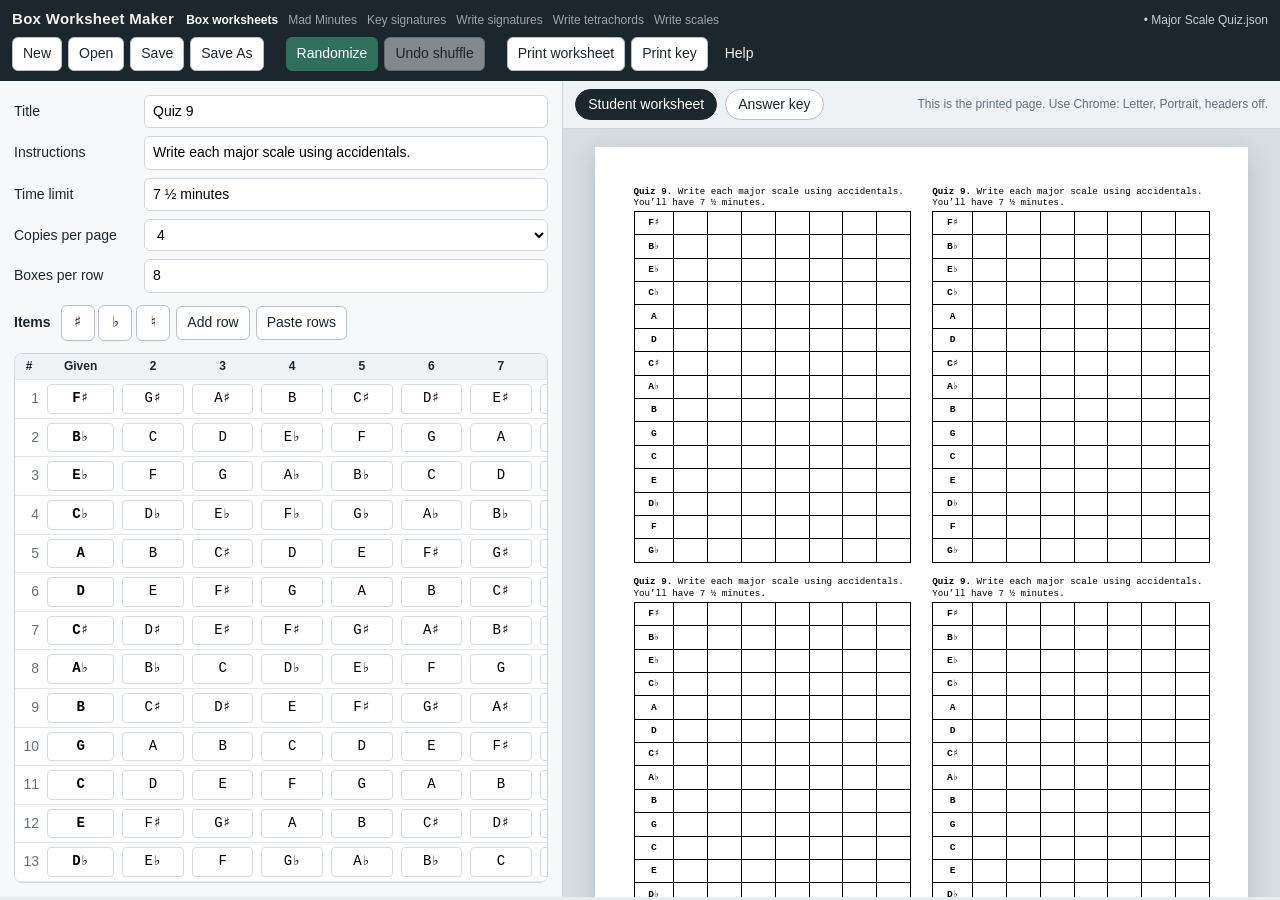
==== box.html @ f666c135 "Publish the worksheet generator as a public site other teachers can use." ====
<!DOCTYPE html>
<html lang="en">
<head>
  <meta charset="UTF-8" />
  <meta name="viewport" content="width=device-width, initial-scale=1" />
  <title>Box Worksheet Maker</title>
  <link rel="stylesheet" href="styles.css" />
  <script src="embed.js"></script>
</head>
<body data-print="student">
  <header class="app-bar no-print">
    <div class="brand">
      <strong>Box Worksheet Maker</strong>
      <nav class="app-switch">
        <a href="index.html" class="current">Box worksheets</a>
        <a href="mad-minutes.html">Mad Minutes</a>
        <a href="key-signatures.html">Key signatures</a>
        <a href="write-key-signatures.html">Write signatures</a>
        <a href="write-tetrachords.html">Write tetrachords</a>
        <a href="write-scales.html">Write scales</a>
      </nav>
      <span id="file-status" class="file-status">untitled.json</span>
    </div>
    <div class="toolbar">
      <button type="button" id="btn-new" title="New quiz">New</button>
      <button type="button" id="btn-open" title="Open a saved quiz file">Open</button>
      <button type="button" id="btn-save" title="Save (Ctrl/Cmd+S)">Save</button>
      <button type="button" id="btn-save-as" title="Save a copy">Save As</button>
      <span class="toolbar-gap"></span>
      <button type="button" id="btn-randomize" class="primary" title="Shuffle the rows; every copy on the page will match">Randomize</button>
      <button type="button" id="btn-undo" title="Undo the last shuffle" disabled>Undo shuffle</button>
      <span class="toolbar-gap"></span>
      <button type="button" id="btn-print" title="Print the student worksheet">Print worksheet</button>
      <button type="button" id="btn-print-key" title="Print the answer key">Print key</button>
      <button type="button" id="btn-help" class="ghost" title="How to use this">Help</button>
    </div>
  </header>

  <main class="workspace">
    <section class="editor no-print" aria-label="Quiz editor">
      <div class="field-grid">
        <label for="field-title">Title</label>
        <input id="field-title" type="text" placeholder="Quiz 9" autocomplete="off" />

        <label for="field-instructions">Instructions</label>
        <input id="field-instructions" type="text" placeholder="Write each major scale using accidentals." autocomplete="off" />

        <label for="field-time">Time limit</label>
        <input id="field-time" type="text" placeholder="7 ½ minutes — leave blank if none" autocomplete="off" />

        <label for="field-copies">Copies per page</label>
        <select id="field-copies">
          <option value="1">1</option>
          <option value="2">2</option>
          <option value="4" selected>4</option>
        </select>

        <label for="field-columns">Boxes per row</label>
        <input id="field-columns" type="number" min="2" max="12" value="8" />
      </div>

      <div class="items-toolbar">
        <span class="items-label">Items</span>
        <div class="accidental-btns" title="Insert into the box you are typing in">
          <button type="button" data-insert="♯">♯</button>
          <button type="button" data-insert="♭">♭</button>
          <button type="button" data-insert="♮">♮</button>
        </div>
        <button type="button" id="btn-add-row">Add row</button>
        <button type="button" id="btn-paste">Paste rows</button>
      </div>

      <div class="items-wrap">
        <table class="items-table" id="items-table"></table>
      </div>
    </section>

    <section class="preview-pane" aria-label="Print preview">
      <div class="preview-tabs no-print">
        <button type="button" class="tab active" data-mode="student">Student worksheet</button>
        <button type="button" class="tab" data-mode="key">Answer key</button>
        <span class="preview-hint">This is the printed page. Use Chrome: Letter, Portrait, headers off.</span>
      </div>
      <div class="paper-scroll">
        <div class="paper" id="paper">
          <div class="sheet copies-4" id="sheet"></div>
        </div>
      </div>
    </section>
  </main>

  <input id="file-input" class="hidden" type="file" accept=".json,application/json" />

  <dialog id="help-dialog" class="no-print">
    <div class="dialog-head">
      <h2>How to use</h2>
      <button type="button" id="btn-help-close" class="ghost">Close</button>
    </div>
    <div class="dialog-body">
      <ol>
        <li>Type the title, instructions, and an optional time limit.</li>
        <li>Choose how many copies fit on a letter page (1, 2, or 4) and how many boxes are in each row. Use 8 boxes for a full major scale (given note plus seven more).</li>
        <li>Enter each given note in the first column. Fill the other boxes if you want an answer key later.</li>
        <li><strong>Save</strong> the quiz as a <code>.json</code> file next to your lesson materials. Open that file whenever you need it — you do not have to rebuild major scales or tetrachords from scratch.</li>
        <li><strong>Randomize</strong> shuffles the rows once. Every copy on the page uses that same order, so you can cut a 4-up sheet into identical quizzes.</li>
        <li>Print the worksheet or the key from Chrome. Turn off <em>Headers and footers</em>, paper size Letter, scale 100%.</li>
      </ol>
      <p>Click ♯ ♭ ♮ to insert an accidental into the box you are typing in. <strong>Paste rows</strong> accepts a spreadsheet copy: first column is the given note, the rest are answers.</p>
      <p>Back up this folder if you move computers. Your quizzes are the JSON files you saved, not the app itself. Pictures in cells are not in this version yet.</p>
    </div>
  </dialog>

  <dialog id="paste-dialog" class="no-print">
    <div class="dialog-head">
      <h2>Paste rows</h2>
      <button type="button" id="btn-paste-close" class="ghost">Close</button>
    </div>
    <div class="dialog-body">
      <p>Paste from a spreadsheet or type one item per line. Columns can be separated by tabs or commas. The first column is the given note.</p>
      <textarea id="paste-text" rows="12" placeholder="F♯	G♯	A♯	B	C♯	D♯	E♯	F♯"></textarea>
      <div class="dialog-actions">
        <button type="button" id="btn-paste-replace">Replace items</button>
        <button type="button" id="btn-paste-append" class="primary">Append items</button>
      </div>
    </div>
  </dialog>

  <script src="quiz-formats.js"></script>
  <script src="app.js"></script>
</body>
</html>
---- styles.css ----
:root {
  --bar: #1c262d;
  --bar-text: #f4f1ea;
  --accent: #2f6f5b;
  --accent-hover: #275c4b;
  --line: #cfd6dc;
  --bg: #e7ecef;
  --paper-shadow: 0 10px 30px rgba(28, 38, 45, 0.18);
  --editor: #f7f8f9;
  --text: #1c262d;
  --muted: #66717a;
  --danger: #8a3a32;
  --focus: #2f6f5b;
}

* { box-sizing: border-box; }

html, body {
  margin: 0;
  height: 100%;
  color: var(--text);
  font: 14px/1.4 "Segoe UI", Calibri, sans-serif;
  background: var(--bg);
}

body.shell {
  display: flex;
  flex-direction: column;
  overflow: hidden;
  background: var(--bar);
}

.shell-bar {
  display: flex;
  flex-wrap: wrap;
  align-items: center;
  gap: 10px 16px;
  padding: 8px 12px;
  background: var(--bar);
  color: var(--bar-text);
  flex: 0 0 auto;
}

.shell-bar strong {
  font-size: 15px;
  letter-spacing: 0.02em;
}

.kind-picker {
  display: flex;
  align-items: center;
  gap: 8px;
  font-size: 13px;
  color: #c5d0d6;
}

.kind-picker select {
  min-width: 260px;
  border-radius: 6px;
  border: 1px solid #3d4b55;
  padding: 5px 8px;
  background: #fff;
  color: var(--text);
}

#workspace {
  flex: 1 1 auto;
  min-height: 0;
  width: 100%;
  height: calc(100vh - 52px);
  border: 0;
  background: var(--bg);
}

html.embedded .app-switch,
body.embedded .app-switch {
  display: none;
}

html.embedded .brand strong,
body.embedded .brand strong {
  display: none;
}

.dialog-body textarea[readonly] {
  width: 100%;
  font-family: ui-monospace, Menlo, Consolas, monospace;
  font-size: 12px;
}

button, input, select, textarea {
  font: inherit;
}

button {
  background: #fff;
  border: 1px solid #b7c0c7;
  border-radius: 6px;
  padding: 6px 10px;
  cursor: pointer;
  color: var(--text);
}

button:hover:not(:disabled) {
  background: #f3f6f7;
}

button:disabled {
  opacity: 0.45;
  cursor: default;
}

button.primary {
  background: var(--accent);
  border-color: var(--accent);
  color: #fff;
}

button.primary:hover:not(:disabled) {
  background: var(--accent-hover);
}

button.ghost {
  background: transparent;
  border-color: transparent;
  color: inherit;
}

button.ghost:hover:not(:disabled) {
  background: rgba(255, 255, 255, 0.12);
}

.hidden { display: none !important; }

.app-bar {
  background: var(--bar);
  color: var(--bar-text);
  padding: 8px 12px 10px;
  display: flex;
  flex-direction: column;
  gap: 8px;
}

.brand {
  display: flex;
  align-items: baseline;
  gap: 12px;
  min-width: 0;
}

.brand strong {
  font-size: 15px;
  letter-spacing: 0.02em;
}

.app-switch {
  display: flex;
  flex-wrap: wrap;
  gap: 6px 10px;
  font-size: 12px;
}

.app-switch a {
  color: #9aa7af;
  text-decoration: none;
}

.app-switch a:hover,
.app-switch a.current {
  color: #fff;
}

.app-switch a.current {
  font-weight: 650;
}

.file-status {
  color: #c5d0d6;
  font-size: 12px;
  white-space: nowrap;
  overflow: hidden;
  text-overflow: ellipsis;
  margin-left: auto;
}

.toolbar {
  display: flex;
  flex-wrap: wrap;
  gap: 6px;
  align-items: center;
}

.toolbar-gap {
  width: 10px;
}

.workspace {
  display: grid;
  grid-template-columns: minmax(420px, 44%) 1fr;
  height: calc(100vh - 84px);
}

.editor {
  background: var(--editor);
  border-right: 1px solid var(--line);
  padding: 14px;
  overflow: auto;
  display: flex;
  flex-direction: column;
  gap: 12px;
}

.field-grid {
  display: grid;
  grid-template-columns: 120px 1fr;
  gap: 8px 10px;
  align-items: center;
}

.field-grid input,
.field-grid select {
  width: 100%;
  border: 1px solid var(--line);
  border-radius: 6px;
  padding: 6px 8px;
  background: #fff;
}

.field-grid input:focus,
.field-grid select:focus,
.items-table input:focus,
textarea:focus {
  outline: 2px solid var(--focus);
  outline-offset: 0;
  border-color: var(--focus);
}

.items-toolbar {
  display: flex;
  flex-wrap: wrap;
  gap: 6px;
  align-items: center;
}

.items-label {
  font-weight: 650;
  margin-right: 4px;
}

.accidental-btns button {
  min-width: 34px;
  font-size: 16px;
  font-family: "Courier New", Courier, monospace;
}

.items-wrap {
  overflow: auto;
  border: 1px solid var(--line);
  border-radius: 8px;
  background: #fff;
  min-height: 180px;
}

.items-table {
  border-collapse: collapse;
  width: max-content;
  min-width: 100%;
}

.items-table th,
.items-table td {
  border-bottom: 1px solid #e4e8eb;
  padding: 4px;
  vertical-align: middle;
}

.items-table th {
  position: sticky;
  top: 0;
  background: #f0f3f5;
  font-size: 12px;
  font-weight: 650;
  text-align: center;
  z-index: 1;
}

.items-table .row-num {
  color: var(--muted);
  text-align: right;
  width: 28px;
  padding-left: 8px;
  font-variant-numeric: tabular-nums;
}

.items-table input {
  width: 4.4em;
  border: 1px solid #d5dce1;
  border-radius: 4px;
  padding: 4px 5px;
  text-align: center;
  font-family: "Courier New", Courier, monospace;
  font-size: 14px;
}

.items-table input.prompt {
  width: 4.8em;
  font-weight: 700;
}

.row-actions {
  white-space: nowrap;
  padding-right: 8px;
}

.row-actions button {
  padding: 2px 7px;
  min-width: 28px;
}

.preview-pane {
  overflow: hidden;
  display: flex;
  flex-direction: column;
  background: #d7dee3;
}

.preview-tabs {
  display: flex;
  flex-wrap: wrap;
  gap: 8px;
  align-items: center;
  padding: 8px 12px;
  background: #eef2f4;
  border-bottom: 1px solid var(--line);
}

.tab {
  border-radius: 999px;
  padding: 5px 12px;
}

.tab.active {
  background: var(--bar);
  color: #fff;
  border-color: var(--bar);
}

.preview-hint {
  margin-left: auto;
  color: var(--muted);
  font-size: 12px;
}

.paper-scroll {
  overflow: auto;
  padding: 18px;
  flex: 1;
}

.paper {
  width: 8.5in;
  height: 11in;
  margin: 0 auto 24px;
  padding: 0.5in;
  background: #fff;
  box-shadow: var(--paper-shadow);
  color: #000;
  zoom: 0.8;
}

.sheet {
  width: 100%;
  height: 100%;
}

.sheet.copies-4 {
  display: grid;
  grid-template-columns: minmax(0, 1fr) minmax(0, 1fr);
  grid-template-rows: minmax(0, 1fr) minmax(0, 1fr);
  gap: 0.18in 0.28in;
}

.sheet.copies-2 {
  display: grid;
  grid-template-columns: minmax(0, 1fr);
  grid-template-rows: minmax(0, 1fr) minmax(0, 1fr);
  gap: 0.28in;
}

.sheet.copies-1 {
  display: block;
}

.quiz-copy {
  display: flex;
  flex-direction: column;
  min-height: 0;
  overflow: hidden;
}

.sheet.copies-1 .quiz-copy {
  height: 100%;
}

.quiz-heading {
  font-family: "Courier New", Courier, monospace;
  font-size: 11.5px;
  line-height: 1.2;
  margin-bottom: 4px;
  flex: 0 0 auto;
}

.sheet.copies-2 .quiz-heading,
.sheet.copies-1 .quiz-heading {
  font-size: 16px;
  margin-bottom: 10px;
}

.quiz-heading .title {
  font-weight: 700;
}

.scale-grid {
  flex: 1 1 auto;
  min-height: 0;
  display: grid;
  grid-template-columns: 1.18fr repeat(var(--extra-cols), 1fr);
  grid-template-rows: repeat(var(--rows), 1fr);
  border-top: 1.25px solid #000;
  border-left: 1.25px solid #000;
}

.cell {
  border-right: 1.25px solid #000;
  border-bottom: 1.25px solid #000;
  display: flex;
  align-items: center;
  justify-content: center;
  font-family: "Courier New", Courier, monospace;
  font-size: 12px;
  line-height: 1;
  overflow: hidden;
}

.sheet.copies-2 .cell { font-size: 18px; }
.sheet.copies-1 .cell { font-size: 22px; }

.cell.prompt {
  font-weight: 700;
}

body[data-print="student"] .cell.answer {
  color: transparent;
}

dialog {
  width: min(640px, 92vw);
  border: 1px solid var(--line);
  border-radius: 10px;
  padding: 0;
  color: var(--text);
}

dialog::backdrop {
  background: rgba(28, 38, 45, 0.45);
}

.dialog-head {
  display: flex;
  justify-content: space-between;
  align-items: center;
  padding: 10px 14px;
  border-bottom: 1px solid var(--line);
}

.dialog-head h2 {
  margin: 0;
  font-size: 16px;
}

.dialog-body {
  padding: 14px;
}

.dialog-body ol {
  padding-left: 20px;
}

.dialog-body li { margin: 8px 0; }

.dialog-body textarea {
  width: 100%;
  font-family: "Courier New", Courier, monospace;
  border: 1px solid var(--line);
  border-radius: 6px;
  padding: 8px;
}

.dialog-actions {
  display: flex;
  justify-content: flex-end;
  gap: 8px;
  margin-top: 10px;
}

@media (max-width: 1080px) {
  .workspace {
    grid-template-columns: 1fr;
    height: auto;
  }

  .editor {
    border-right: 0;
    border-bottom: 1px solid var(--line);
    max-height: none;
  }

  .preview-pane {
    min-height: 80vh;
  }
}

@page {
  size: letter;
  margin: 0.5in;
}

@media print {
  html, body {
    background: #fff;
    height: auto;
  }

  .no-print { display: none !important; }

  .workspace,
  .preview-pane,
  .paper-scroll {
    display: block;
    overflow: visible;
    background: #fff;
    height: auto;
    padding: 0;
    margin: 0;
  }

  .paper {
    width: auto;
    height: auto;
    margin: 0;
    padding: 0;
    box-shadow: none;
    zoom: 1;
  }

  .sheet {
    height: 10in;
  }

  .sheet.copies-1,
  .sheet.copies-2,
  .sheet.copies-4 {
    height: 10in;
  }
}
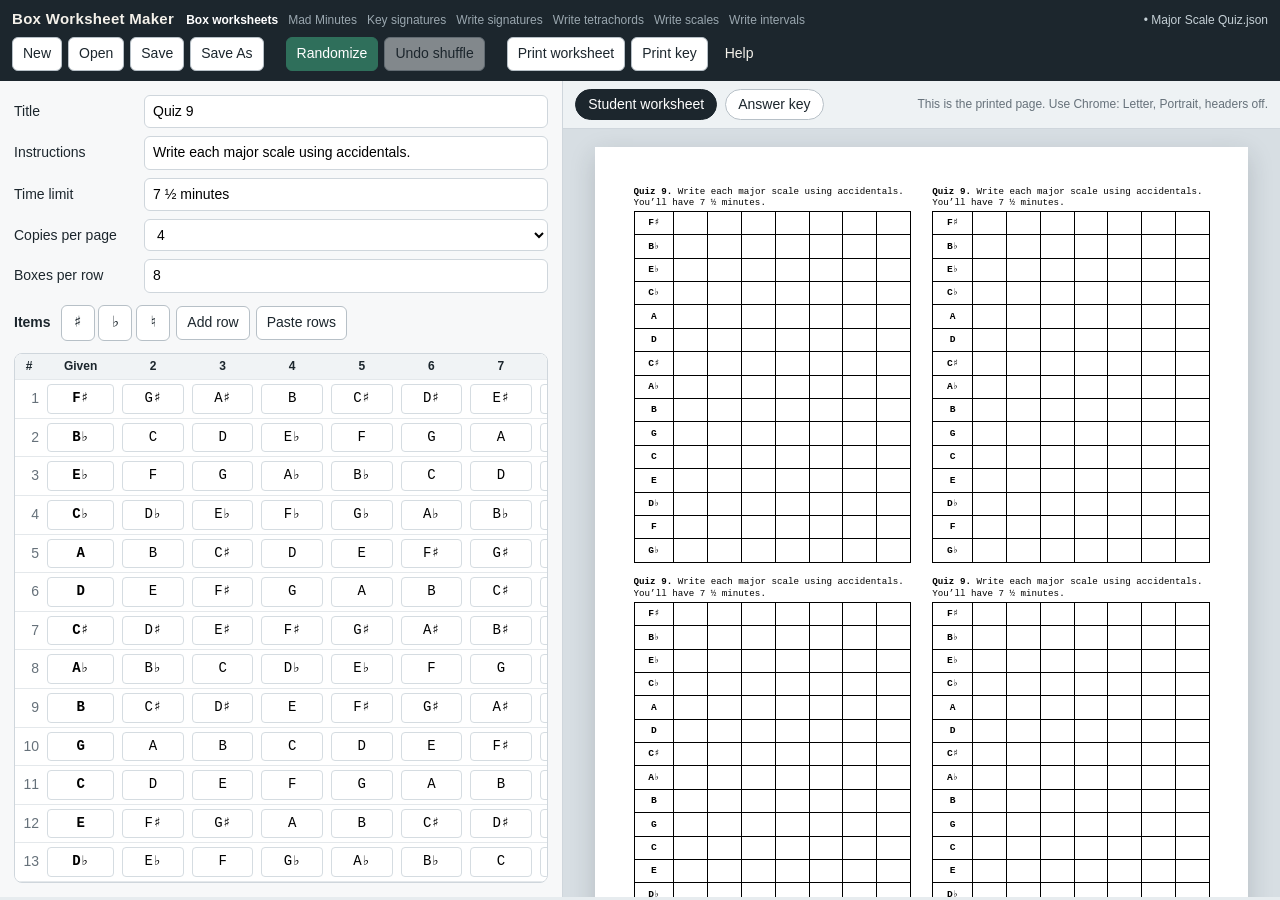
==== commit b651649e: "Add a weighted Intervals Above worksheet to the generator." ====
--- a/box.html
+++ b/box.html
@@ -18,6 +18,7 @@
         <a href="write-key-signatures.html">Write signatures</a>
         <a href="write-tetrachords.html">Write tetrachords</a>
         <a href="write-scales.html">Write scales</a>
+        <a href="write-intervals.html">Write intervals</a>
       </nav>
       <span id="file-status" class="file-status">untitled.json</span>
     </div>
